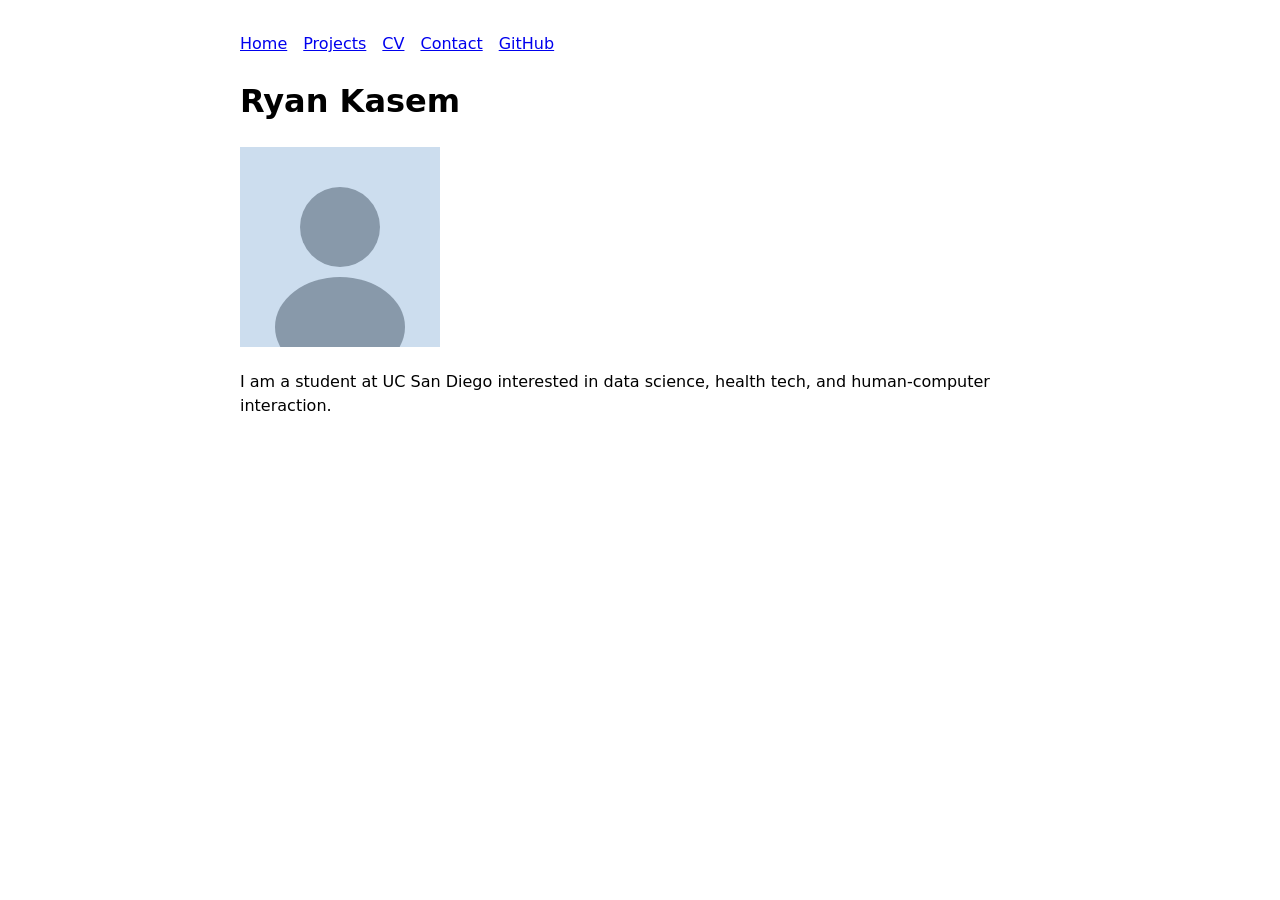
==== index.html @ f1fe15d3 "Initial portfolio site" ====
<!DOCTYPE html>
<html lang="en">
  <head>
    <meta charset="UTF-8">
    <meta name="viewport" content="width=device-width, initial-scale=1.0">
    <title>Ryan Kasem: Personal site and portfolio</title>
    <link rel="stylesheet" href="style.css">
  </head>
  <body>
    <nav>
      <ul>
        <li><a href="/portfolio/">Home</a></li>
        <li><a href="/portfolio/projects/">Projects</a></li>
        <li><a href="/portfolio/cv/">CV</a></li>
        <li><a href="/portfolio/contact/">Contact</a></li>
        <li><a href="https://github.com/ryan-kasem" target="_blank">GitHub</a></li>
      </ul>
    </nav>
    <h1>Ryan Kasem</h1>
    <img src="images/photo.svg" alt="Placeholder portrait of Ryan Kasem" width="200">
    <p>I am a student at UC San Diego interested in data science, health tech, and human-computer interaction.</p>
  </body>
</html>
---- style.css ----
body {
  font: 100%/1.5 system-ui;
  max-width: 50em;
  margin: 0 auto;
  padding: 1em;
}
nav ul { display: flex; flex-wrap: wrap; gap: 1em; list-style: none; padding: 0; }
img { max-width: 100%; height: auto; }
label { display: block; margin-block: 0.75em; }
input, textarea { display: block; width: 100%; box-sizing: border-box; font: inherit; }
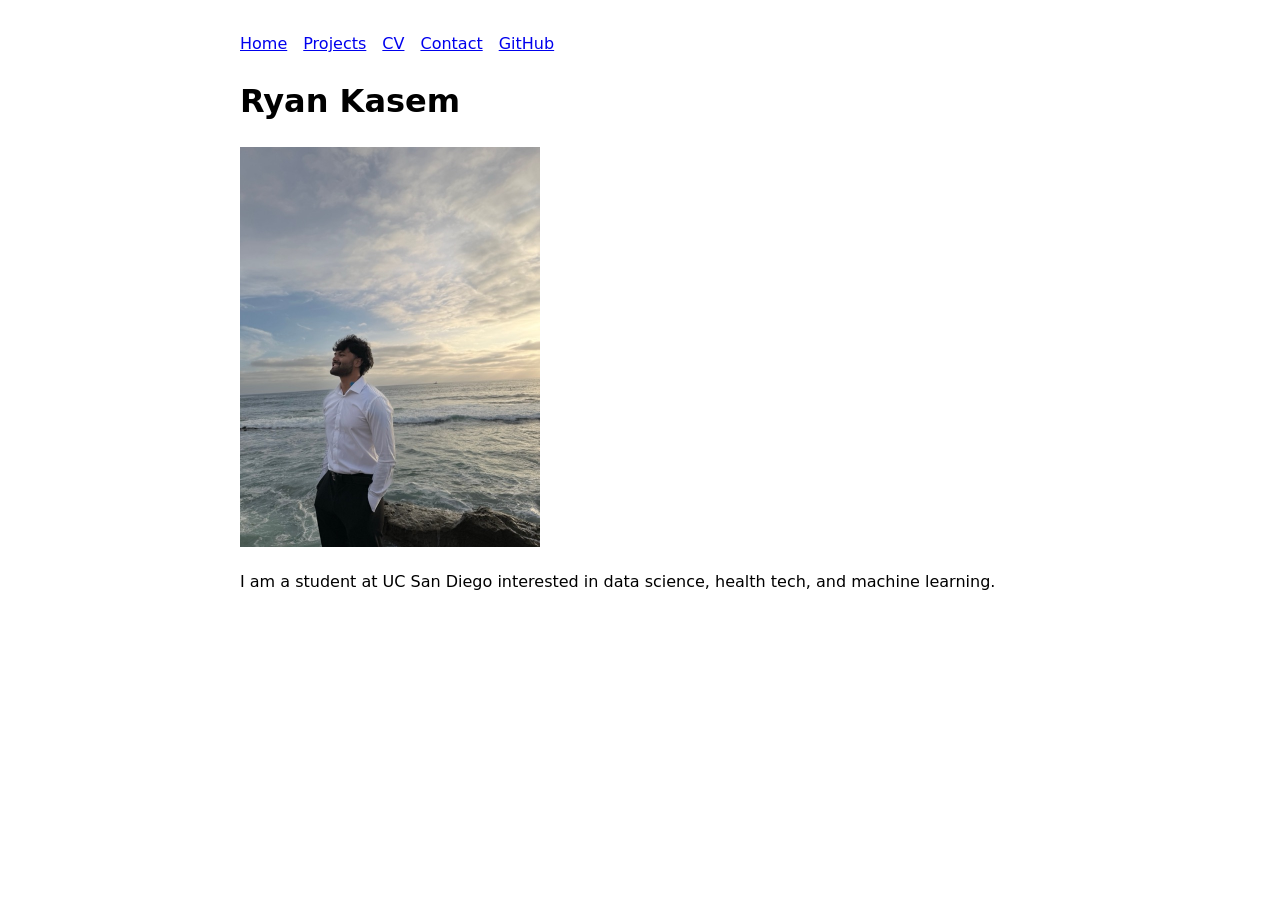
==== commit ba6ba41a: "Add photo, update interests" ====
--- a/index.html
+++ b/index.html
@@ -17,7 +17,7 @@
       </ul>
     </nav>
     <h1>Ryan Kasem</h1>
-    <img src="images/photo.svg" alt="Placeholder portrait of Ryan Kasem" width="200">
-    <p>I am a student at UC San Diego interested in data science, health tech, and human-computer interaction.</p>
+    <img src="images/photo.jpg" alt="Ryan Kasem smiling in a white shirt on a rocky shore at sunset" width="300">
+    <p>I am a student at UC San Diego interested in data science, health tech, and machine learning.</p>
   </body>
 </html>
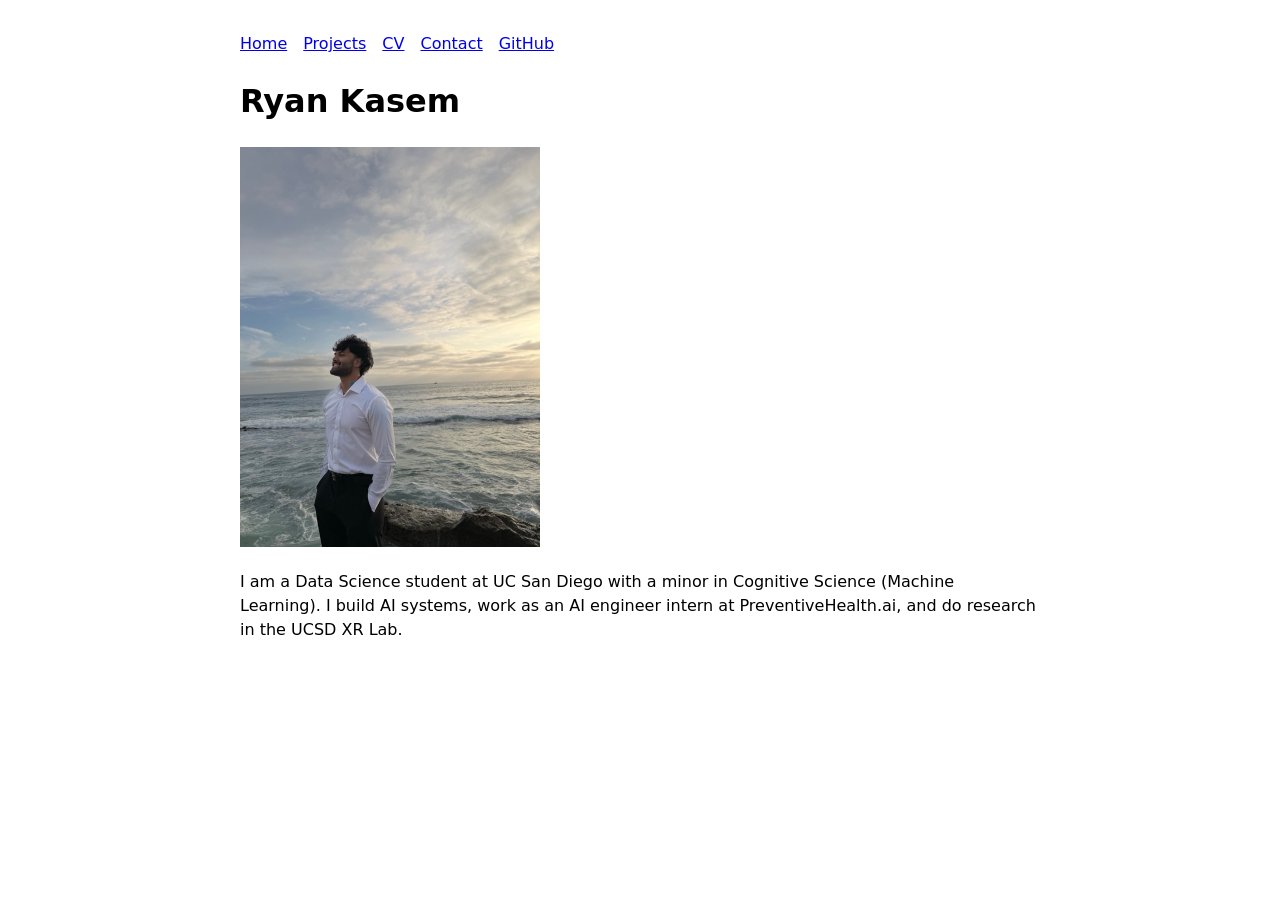
==== commit a02e75fb: "Use real resume content" ====
--- a/index.html
+++ b/index.html
@@ -18,6 +18,6 @@
     </nav>
     <h1>Ryan Kasem</h1>
     <img src="images/photo.jpg" alt="Ryan Kasem smiling in a white shirt on a rocky shore at sunset" width="300">
-    <p>I am a student at UC San Diego interested in data science, health tech, and machine learning.</p>
+    <p>I am a Data Science student at UC San Diego with a minor in Cognitive Science (Machine Learning). I build AI systems, work as an AI engineer intern at PreventiveHealth.ai, and do research in the UCSD XR Lab.</p>
   </body>
 </html>
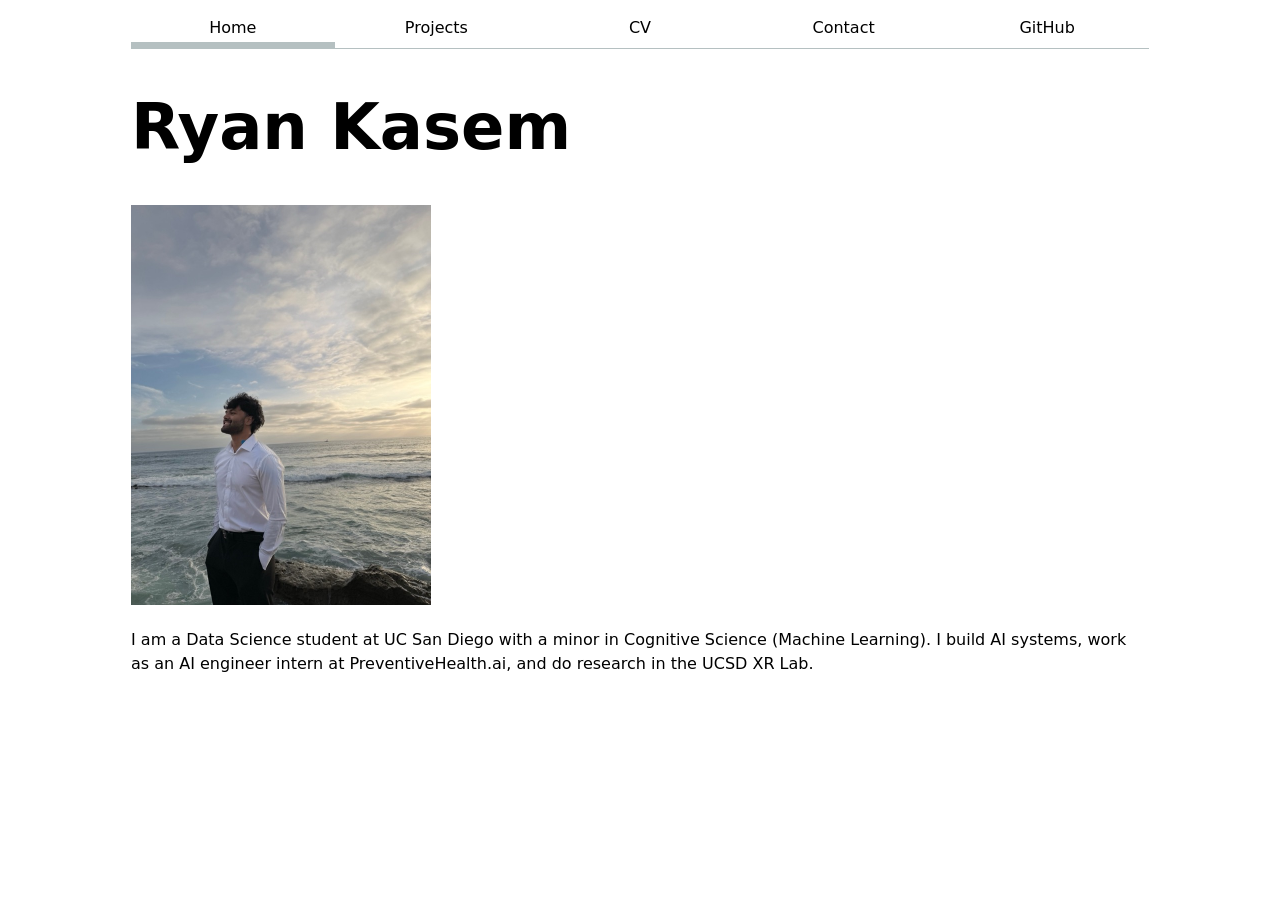
==== commit 14154e89: "Lab 2: style site with CSS (nav, form grid, projects grid, CV)" ====
--- a/index.html
+++ b/index.html
@@ -9,7 +9,7 @@
   <body>
     <nav>
       <ul>
-        <li><a href="/portfolio/">Home</a></li>
+        <li><a href="/portfolio/" class="current">Home</a></li>
         <li><a href="/portfolio/projects/">Projects</a></li>
         <li><a href="/portfolio/cv/">CV</a></li>
         <li><a href="/portfolio/contact/">Contact</a></li>
--- a/style.css
+++ b/style.css
@@ -1,10 +1,176 @@
+/* Step 2.4: accent color available to the whole document */
+html {
+  --color-accent: oklch(65% 50% 0);
+  --color-border: oklch(80% 3% 200);
+  accent-color: var(--color-accent);
+}
+
+/* Step 1: limit width, center, keep breathing room on small screens */
 body {
   font: 100%/1.5 system-ui;
-  max-width: 50em;
-  margin: 0 auto;
-  padding: 1em;
+  max-width: 100ch;
+  margin-inline: max(1em, (100% - 100ch) / 2);
 }
-nav ul { display: flex; flex-wrap: wrap; gap: 1em; list-style: none; padding: 0; }
-img { max-width: 100%; height: auto; }
-label { display: block; margin-block: 0.75em; }
-input, textarea { display: block; width: 100%; box-sizing: border-box; font: inherit; }
+
+img {
+  max-width: 100%;
+  height: auto;
+}
+
+/* Step 4.4: heading defaults and stronger hierarchy */
+h1, h2, h3, h4, h5, h6 {
+  line-height: 1.1;
+  text-wrap: balance;
+}
+
+h1 {
+  font-size: 400%;
+}
+
+/* Step 2: navigation bar */
+nav {
+  display: flex;
+  margin-bottom: 1em;
+  border-bottom: 1px solid var(--color-border);
+
+  ul, li {
+    display: contents;
+  }
+
+  a {
+    flex: 1;
+    text-decoration: none;
+    color: inherit;
+    text-align: center;
+    padding: 0.5em;
+
+    &.current {
+      border-bottom: 0.4em solid var(--color-border);
+      padding-bottom: 0.1em;
+    }
+
+    &:hover {
+      border-bottom: 0.4em solid var(--color-accent);
+      padding-bottom: 0.1em;
+      background-color: oklch(from var(--color-accent) 95% 5% h);
+    }
+  }
+}
+
+/* Step 3: contact form grid with subgrid labels */
+form {
+  display: grid;
+  grid-template-columns: auto 1fr;
+  gap: 1em;
+
+  input, textarea, button {
+    font: inherit;
+  }
+
+  label {
+    display: grid;
+    grid-template-columns: subgrid;
+    grid-column: 1 / -1;
+  }
+
+  button {
+    grid-column: 1 / -1;
+  }
+}
+
+/* Step 4: responsive projects grid, rows aligned with subgrid */
+.projects {
+  display: grid;
+  grid-template-columns: repeat(auto-fill, minmax(15em, 1fr));
+  gap: 1em;
+
+  article {
+    display: grid;
+    grid-template-rows: subgrid;
+    grid-row: span 3;
+  }
+
+  h2 {
+    margin: 0;
+  }
+}
+
+/* Step 5: CV */
+.cv {
+  h1 {
+    margin-block-end: 0.1em;
+  }
+
+  .tagline {
+    margin-block-start: 0;
+    color: oklch(50% 3% 200);
+  }
+
+  .contact-links {
+    display: flex;
+    flex-wrap: wrap;
+    gap: 0.5em 1.5em;
+    padding: 0;
+    list-style: none;
+  }
+
+  section {
+    margin-block: 2em;
+
+    > h2 {
+      font-size: 150%;
+      color: var(--color-accent);
+      padding-bottom: 0.25em;
+      border-bottom: 2px solid oklch(from var(--color-accent) 90% 8% h);
+    }
+  }
+
+  article {
+    margin-block: 1.25em;
+    padding-inline-start: 1em;
+    border-inline-start: 3px solid var(--color-border);
+
+    &:hover {
+      border-inline-start-color: var(--color-accent);
+    }
+
+    h3 {
+      margin-block: 0 0.2em;
+    }
+
+    .meta {
+      margin-block: 0;
+      font-size: 90%;
+      color: oklch(50% 3% 200);
+    }
+  }
+
+  .skills {
+    display: grid;
+    grid-template-columns: max-content 1fr;
+    gap: 0.5em 1.5em;
+
+    dt {
+      font-weight: 600;
+    }
+
+    dd {
+      margin: 0;
+    }
+  }
+}
+
+@media (max-width: 40em) {
+  h1 {
+    font-size: 250%;
+  }
+
+  .cv .skills {
+    grid-template-columns: 1fr;
+    gap: 0.1em;
+
+    dd {
+      margin-block-end: 0.75em;
+    }
+  }
+}
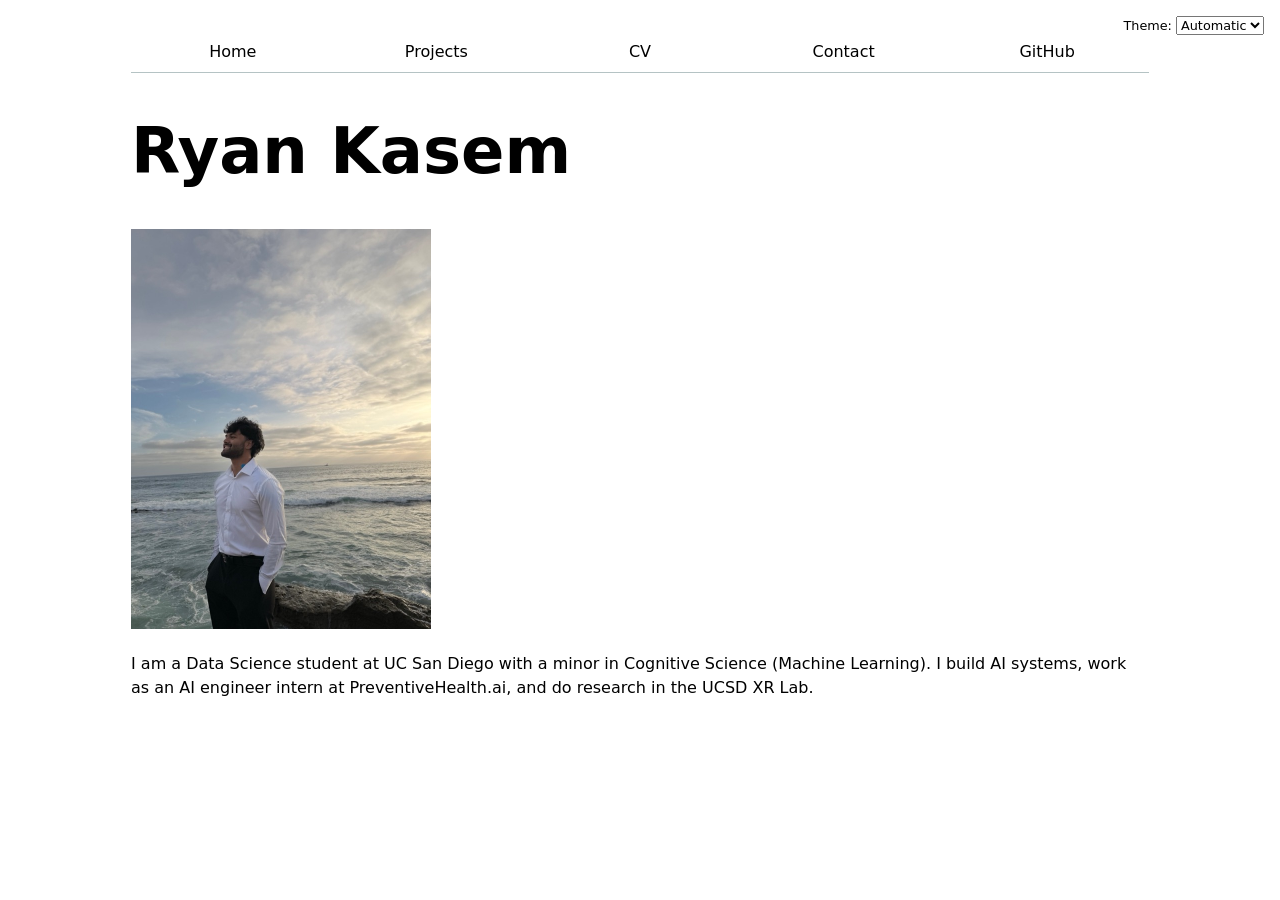
==== commit e3af2cf8: "Lab 3: JS nav menu, dark mode switch, better contact form" ====
--- a/index.html
+++ b/index.html
@@ -5,17 +5,9 @@
     <meta name="viewport" content="width=device-width, initial-scale=1.0">
     <title>Ryan Kasem: Personal site and portfolio</title>
     <link rel="stylesheet" href="style.css">
+    <script type="module" src="global.js"></script>
   </head>
   <body>
-    <nav>
-      <ul>
-        <li><a href="/portfolio/" class="current">Home</a></li>
-        <li><a href="/portfolio/projects/">Projects</a></li>
-        <li><a href="/portfolio/cv/">CV</a></li>
-        <li><a href="/portfolio/contact/">Contact</a></li>
-        <li><a href="https://github.com/ryan-kasem" target="_blank">GitHub</a></li>
-      </ul>
-    </nav>
     <h1>Ryan Kasem</h1>
     <img src="images/photo.jpg" alt="Ryan Kasem smiling in a white shirt on a rocky shore at sunset" width="300">
     <p>I am a Data Science student at UC San Diego with a minor in Cognitive Science (Machine Learning). I build AI systems, work as an AI engineer intern at PreventiveHealth.ai, and do research in the UCSD XR Lab.</p>
--- a/style.css
+++ b/style.css
@@ -1,7 +1,8 @@
 /* Step 2.4: accent color available to the whole document */
 html {
+  color-scheme: light dark;
   --color-accent: oklch(65% 50% 0);
-  --color-border: oklch(80% 3% 200);
+  --color-border: oklch(50% 10% 200 / 40%);
   accent-color: var(--color-accent);
 }
 
@@ -29,9 +30,10 @@
 
 /* Step 2: navigation bar */
 nav {
+  --border-color: oklch(50% 10% 200 / 40%);
   display: flex;
-  margin-bottom: 1em;
-  border-bottom: 1px solid var(--color-border);
+  margin-block: 2rem 1em; /* leave room for the theme switcher */
+  border-bottom: 1px solid var(--border-color);
 
   ul, li {
     display: contents;
@@ -45,15 +47,27 @@
     padding: 0.5em;
 
     &.current {
-      border-bottom: 0.4em solid var(--color-border);
+      border-bottom: 0.4em solid var(--border-color);
       padding-bottom: 0.1em;
     }
 
     &:hover {
       border-bottom: 0.4em solid var(--color-accent);
       padding-bottom: 0.1em;
-      background-color: oklch(from var(--color-accent) 95% 5% h);
+      background-color: color-mix(in oklch, var(--color-accent), canvas 85%);
     }
+  }
+}
+
+/* Lab 3 Step 4.3: theme switcher in the top right corner */
+.color-scheme {
+  position: absolute;
+  top: 1rem;
+  right: 1rem;
+  font-size: 80%;
+
+  select {
+    font: inherit;
   }
 }
 
@@ -121,7 +135,7 @@
       font-size: 150%;
       color: var(--color-accent);
       padding-bottom: 0.25em;
-      border-bottom: 2px solid oklch(from var(--color-accent) 90% 8% h);
+      border-bottom: 2px solid color-mix(in oklch, var(--color-accent), canvas 75%);
     }
   }
 
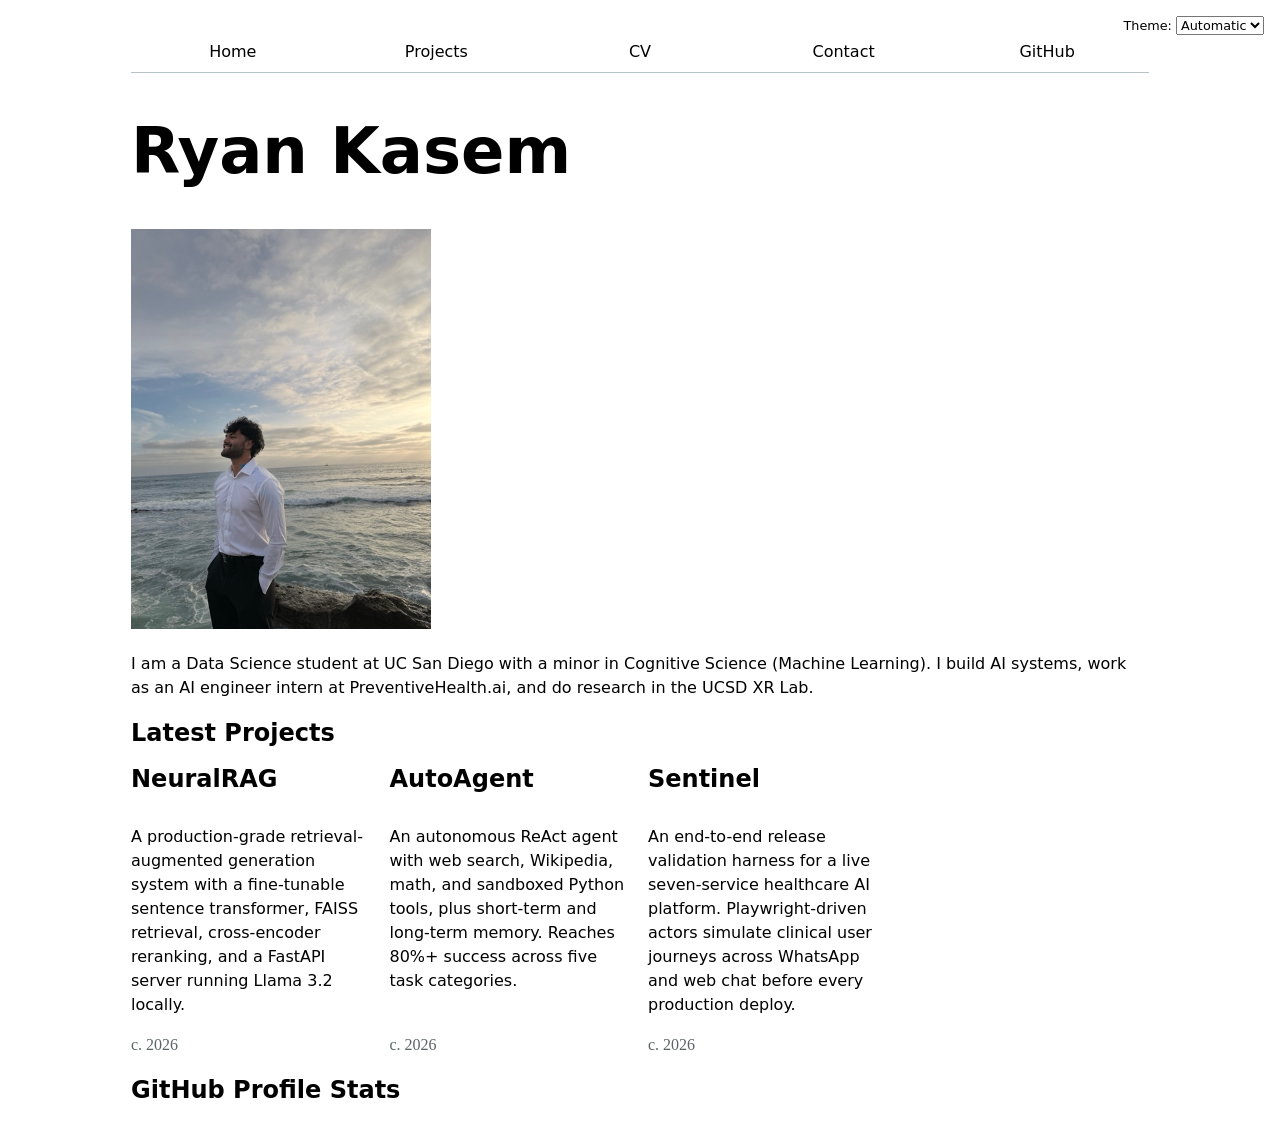
==== commit 7db8d7b7: "Lab 4: template projects from JSON and fetch GitHub stats - Add lib/projects.json with 12 projects, " ====
--- a/index.html
+++ b/index.html
@@ -6,10 +6,19 @@
     <title>Ryan Kasem: Personal site and portfolio</title>
     <link rel="stylesheet" href="style.css">
     <script type="module" src="global.js"></script>
+    <script type="module" src="index.js" defer></script>
   </head>
-  <body>
+  <body class="home">
     <h1>Ryan Kasem</h1>
     <img src="images/photo.jpg" alt="Ryan Kasem smiling in a white shirt on a rocky shore at sunset" width="300">
     <p>I am a Data Science student at UC San Diego with a minor in Cognitive Science (Machine Learning). I build AI systems, work as an AI engineer intern at PreventiveHealth.ai, and do research in the UCSD XR Lab.</p>
+
+    <h2>Latest Projects</h2>
+    <div class="projects"></div>
+
+    <section id="github-profile">
+      <h2>GitHub Profile Stats</h2>
+      <div id="profile-stats"></div>
+    </section>
   </body>
 </html>
--- a/style.css
+++ b/style.css
@@ -188,3 +188,66 @@
     }
   }
 }
+
+/* Lab 4 Step 1.4: year line under each project description */
+.projects .project-year {
+  margin-block: 0.5em 0;
+  font-family: Baskerville, 'Palatino Linotype', serif;
+  font-variant-numeric: oldstyle-nums;
+  color: oklch(50% 3% 200);
+}
+
+.projects .project-text {
+  display: flex;
+  flex-direction: column;
+  justify-content: space-between;
+
+  p {
+    margin-block-start: 0;
+  }
+}
+
+/* Lab 4 Step 3: GitHub profile stats as a four-column grid */
+#profile-stats {
+  dl {
+    display: grid;
+    grid-template-columns: repeat(4, 1fr);
+    gap: 0.25em 1em;
+    margin: 0;
+    padding: 1em;
+    border: 1px solid var(--color-border);
+    border-radius: 0.5em;
+    text-align: center;
+  }
+
+  dt {
+    grid-row: 1;
+    font-size: 80%;
+    text-transform: uppercase;
+    letter-spacing: 0.05em;
+    color: oklch(50% 3% 200);
+  }
+
+  dd {
+    grid-row: 2;
+    margin: 0;
+    font-size: 250%;
+    line-height: 1;
+  }
+}
+
+@media (max-width: 40em) {
+  #profile-stats dl {
+    grid-template-columns: repeat(2, 1fr);
+    gap: 1em;
+  }
+
+  #profile-stats dt {
+    grid-row: auto;
+  }
+
+  #profile-stats dd {
+    grid-row: auto;
+    font-size: 180%;
+  }
+}
